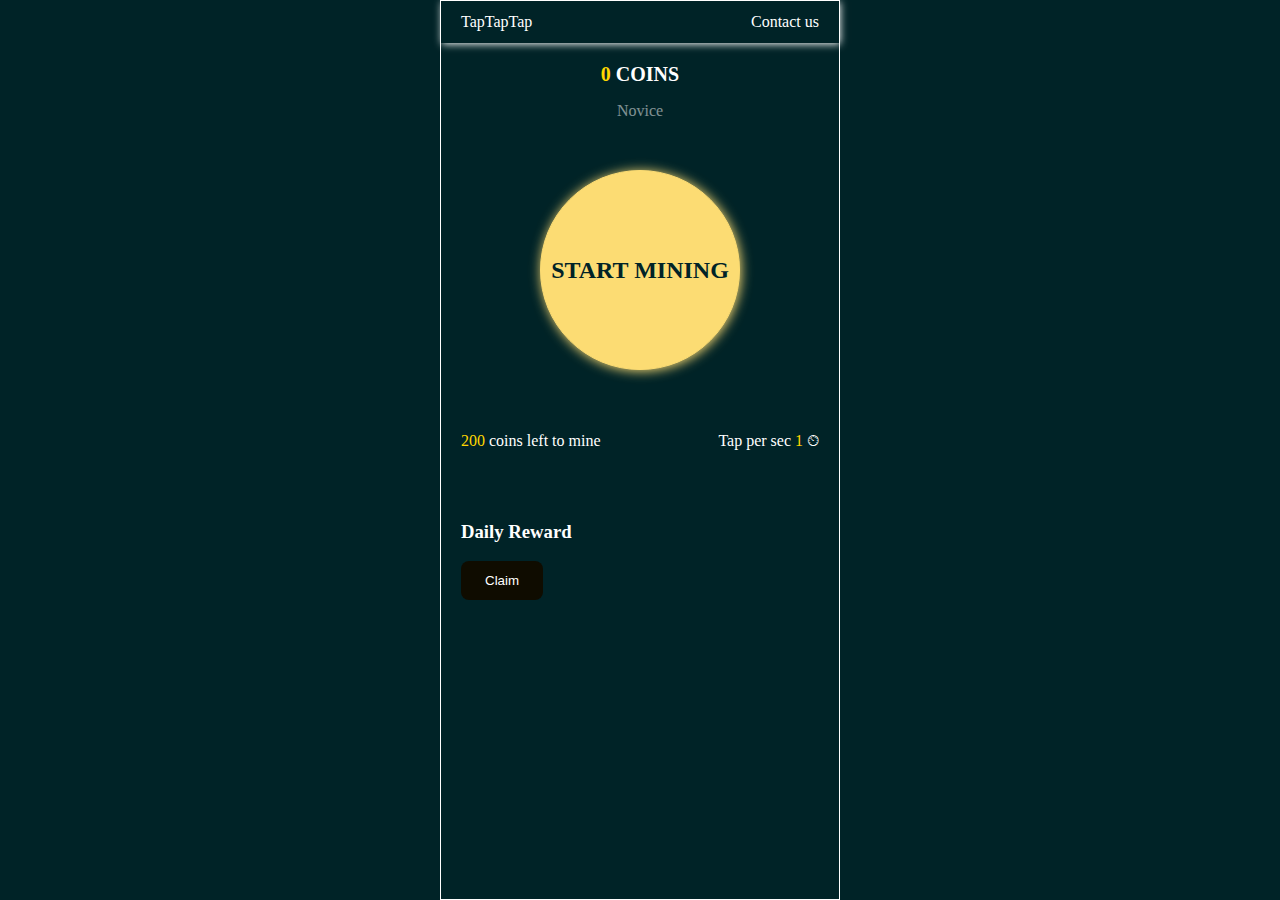
==== index.html @ ea224e2c "added favicon" ====
<!DOCTYPE html>
<html lang="en">
  <head>
    <meta charset="UTF-8" />
    <meta name="viewport" content="width=device-width, initial-scale=1.0" />
    <link rel="stylesheet" href="style.css" />
    <link rel="shortcut icon" href="coin.jpg" type="image/x-icon">
    <title>TapTapTap</title>
    <base target="_blank" />
  </head>
  <body>
    <header class="flexRow shadow">
      <div>
        <a href="https://wa.me/2348060864466">TapTapTap</a>
      </div>
      <div>
        <a href="https://wa.me/2348060864466" title="chat Damian on whatsapp"
          >Contact us</a
        >
      </div>
    </header>
    <div class=" ">
      <div class="center">
        <div class="large">
          <span id="tapBalance" class="gold">0</span>
          <span>coins</span>
        </div>
        <p id="level" class="level">Novice</p>
      </div>
    </div>
    <div>
      <button class="tap" id="noTap" onclick="tap()">start mining</button>
      <div class="flexRow">
        <div>
          <span id="earnPerHour" class="gold">200</span>
          <span>coins left to mine</span>
        </div>
        <div>
          <span>Tap per sec</span>
          <span id="tapPerSec" class="gold"></span> <span>⏲</span>
        </div>
      </div>
      <div class="combo">
        <h3>Daily Reward</h3>
        <div>
          <button class="daily-claim" id="dailyC" onclick="dailyClaim()">
            Claim
          </button>
        </div>
      </div>
    </div>
  </body>
  <script src="script.js"></script>
</html>
---- style.css ----
body {
  box-sizing: border-box;
  margin: 0;
  padding: 0;
  font-family: verdana;
  font-size: 14px;
  background-color: #002327;
  color: white;
  width: 100%;
  max-width: 400px;
  margin: 0 auto;
  min-height: 100vh;
  border: 1px solid;
}
a {
  text-decoration: none;
  color: white;
}
a:hover,
a:active {
  color: gold;
}
/* custom styles */
.tap {
  border-radius: 1000px;
  cursor: pointer;
  margin: 50px auto;
  text-align: center;
  display: flex;
  justify-content: center;
  align-items: center;
  outline: none;
  text-transform: uppercase;
  font: inherit;
  width: 100px;
  height: 100px;
  color: #002327;
  /* font-size: 18px; */
  font-weight: bold;
  background-color: #fcdc73;
  border: 1px solid #fcdc73;
  box-shadow: 1px 1px 12px #fcdc73;
}

.tap:active {
  background-color: #91720c;
}

.noTap {
  border-radius: 1000px;
  cursor: pointer;
  margin: 50px auto;
  text-align: center;
  display: flex;
  justify-content: center;
  align-items: center;
  outline: none;
  text-transform: uppercase;
  font: inherit;
  color: white;
  width: 100px;
  height: 100px;
  background-color: #9e0606;
  border: 1px solid #9e0606;
  box-shadow: 1px 1px 12px #9e0606;
}
.noTap:active {
  background-color: #5c0303;
}

/* flexbox */
.flexRow {
  display: flex;
  justify-content: space-between;
  padding: 12px 20px;
  flex-wrap: wrap;
  gap: 8px;
}

.flexCol {
  display: flex;
  flex-direction: row;
}

.gold {
  color: gold;
}

.shadow {
  box-shadow: 1px 1px 8px;
  margin-bottom: 20px;
}
.center {
  text-align: center;
}
.large {
  font-size: 20px;
  text-transform: uppercase;
  font-weight: bold;
}
.level {
  opacity: 50%;
}
.combo {
  padding: 10px 20px;
  margin-top: 30px;
}
.daily-claim {
  padding: 12px 24px;
  background-color: #0f0c00;
  color: #ffffff;
  border: none;
  cursor: pointer;
  border-radius: 8px;
  cursor: pointer;
}
.daily-claim:active {
  background-color: #2e2501;
}

/* media screen for mobile responsiveness */

@media screen and (min-width: 500px) {
  .tap,
  .noTap {
    height: 200px;
    width: 200px;
    font-size: 24px;
  }
  body {
    font-size: 16px;
  }
}
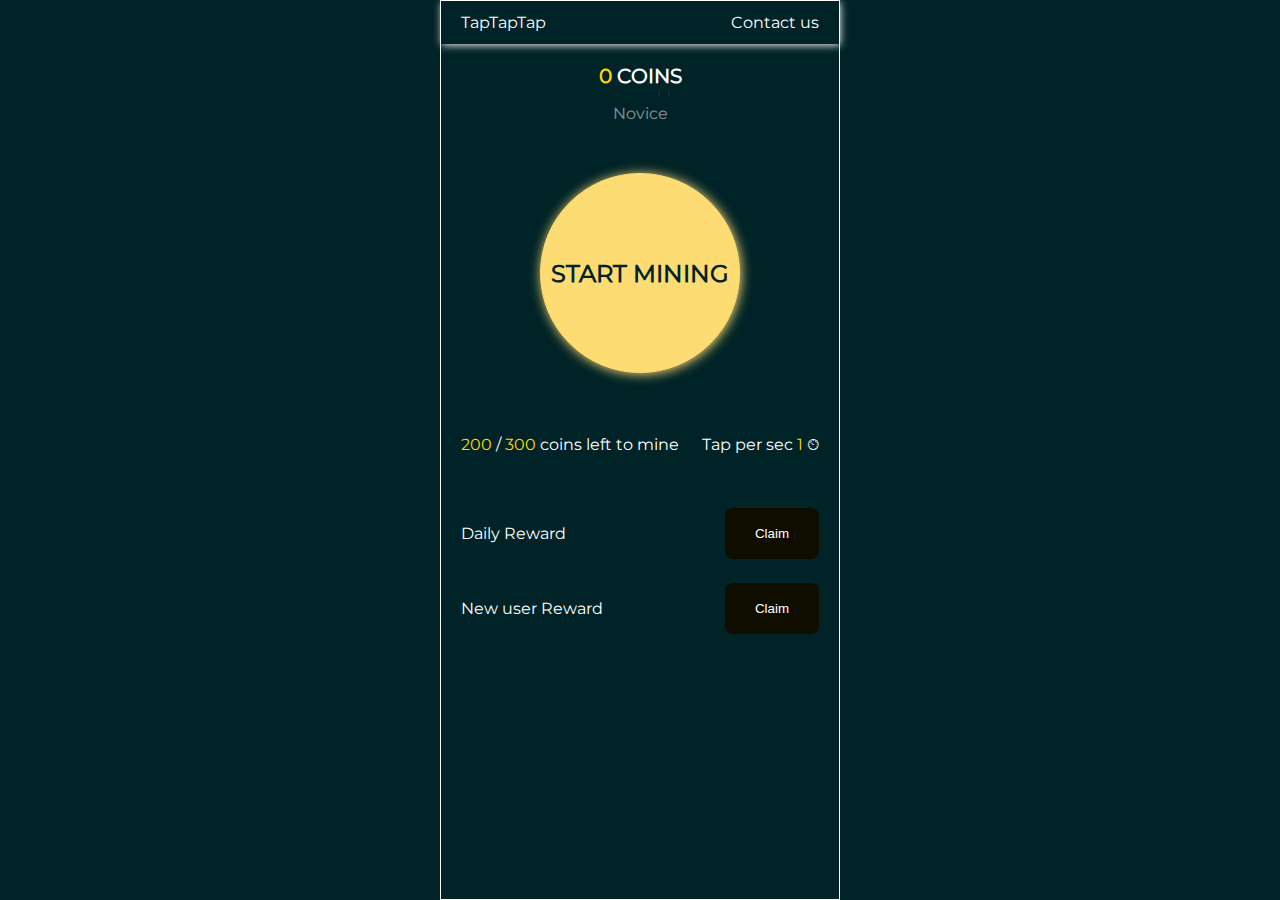
==== commit a4ccb760: "third commit" ====
--- a/index.html
+++ b/index.html
@@ -4,7 +4,7 @@
     <meta charset="UTF-8" />
     <meta name="viewport" content="width=device-width, initial-scale=1.0" />
     <link rel="stylesheet" href="style.css" />
-    <link rel="shortcut icon" href="coin.jpg" type="image/x-icon">
+    <link rel="shortcut icon" href="coin.jpg" type="image/x-icon" />
     <title>TapTapTap</title>
     <base target="_blank" />
   </head>
@@ -32,7 +32,8 @@
       <button class="tap" id="noTap" onclick="tap()">start mining</button>
       <div class="flexRow">
         <div>
-          <span id="earnPerHour" class="gold">200</span>
+          <span id="earnPerHour" class="gold">200</span> <span>/</span>
+          <span class="gold">300</span>
           <span>coins left to mine</span>
         </div>
         <div>
@@ -41,9 +42,15 @@
         </div>
       </div>
       <div class="combo">
-        <h3>Daily Reward</h3>
-        <div>
+        <div class="flexRow">
+          <p>Daily Reward</p>
           <button class="daily-claim" id="dailyC" onclick="dailyClaim()">
+            Claim
+          </button>
+        </div>
+        <div class="flexRow">
+          <p>New user Reward</p>
+          <button class="daily-claim" id="newUser" onclick="newUserReward()">
             Claim
           </button>
         </div>
--- a/style.css
+++ b/style.css
@@ -1,8 +1,12 @@
+@font-face {
+    font-family: "Montserrat";
+    src: url(Montserrat.ttf);
+}
 body {
   box-sizing: border-box;
   margin: 0;
   padding: 0;
-  font-family: verdana;
+  font-family: "Montserrat";
   font-size: 14px;
   background-color: #002327;
   color: white;
@@ -19,6 +23,8 @@
 a:hover,
 a:active {
   color: gold;
+  text-decoration: underline;
+  text-decoration-style: dotted;
 }
 /* custom styles */
 .tap {
@@ -102,14 +108,14 @@
   opacity: 50%;
 }
 .combo {
-  padding: 10px 20px;
   margin-top: 30px;
 }
 .daily-claim {
-  padding: 12px 24px;
+  padding: 0 30px;
   background-color: #0f0c00;
   color: #ffffff;
   border: none;
+  outline: none;
   cursor: pointer;
   border-radius: 8px;
   cursor: pointer;
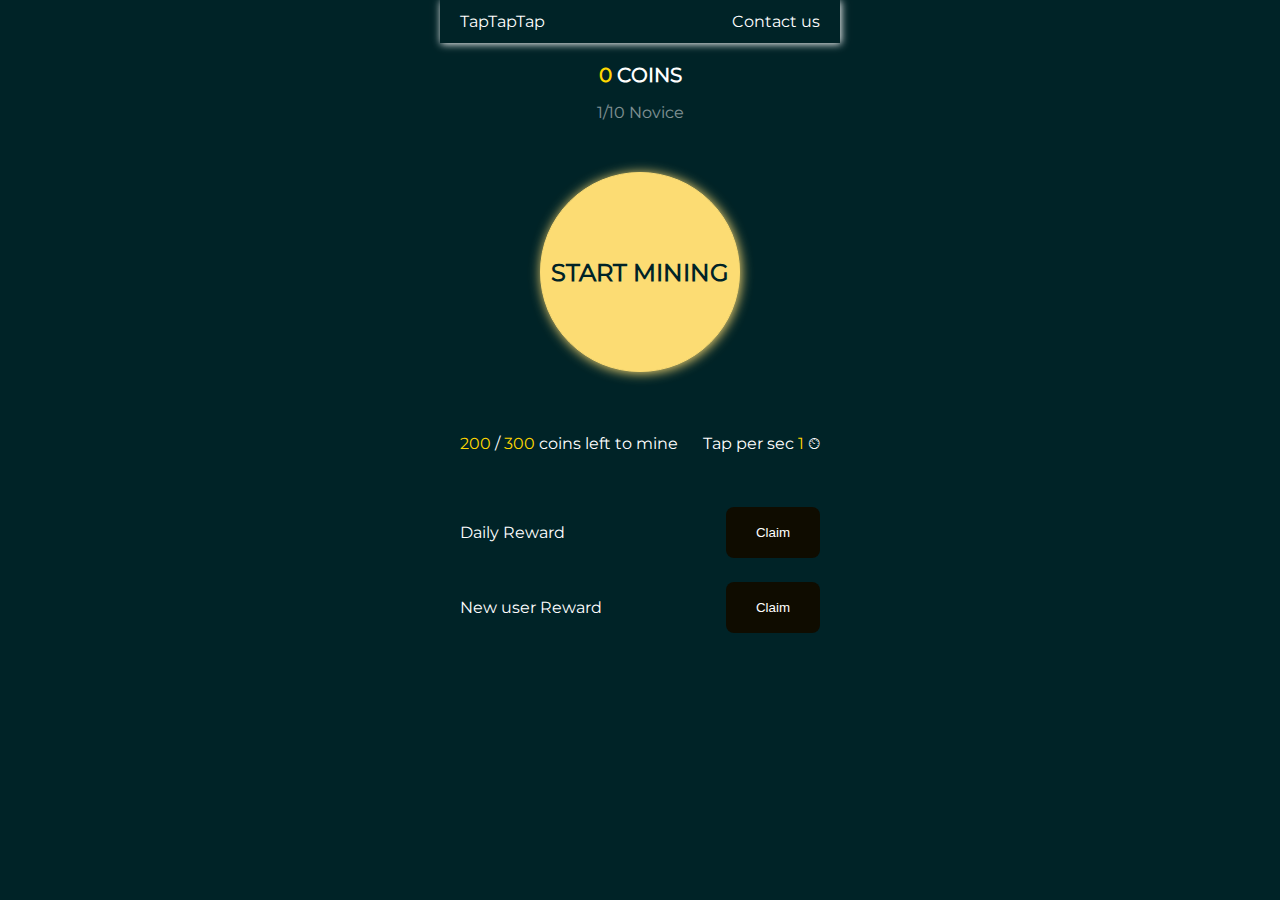
==== commit 48e9df04: "ui update" ====
--- a/index.html
+++ b/index.html
@@ -25,7 +25,7 @@
           <span id="tapBalance" class="gold">0</span>
           <span>coins</span>
         </div>
-        <p id="level" class="level">Novice</p>
+        <p id="level" class="level">1/10 Novice</p>
       </div>
     </div>
     <div>
--- a/style.css
+++ b/style.css
@@ -1,6 +1,6 @@
 @font-face {
-    font-family: "Montserrat";
-    src: url(Montserrat.ttf);
+  font-family: "Montserrat";
+  src: url(Montserrat.ttf);
 }
 body {
   box-sizing: border-box;
@@ -13,8 +13,6 @@
   width: 100%;
   max-width: 400px;
   margin: 0 auto;
-  min-height: 100vh;
-  border: 1px solid;
 }
 a {
   text-decoration: none;
@@ -28,7 +26,7 @@
 }
 /* custom styles */
 .tap {
-  border-radius: 1000px;
+  border-radius: 100%;
   cursor: pointer;
   margin: 50px auto;
   text-align: center;
@@ -38,10 +36,11 @@
   outline: none;
   text-transform: uppercase;
   font: inherit;
-  width: 100px;
-  height: 100px;
+  width: 120px;
+  height: 120px;
+  font-weight: bold;
+  padding: 10px;
   color: #002327;
-  /* font-size: 18px; */
   font-weight: bold;
   background-color: #fcdc73;
   border: 1px solid #fcdc73;
@@ -50,28 +49,6 @@
 
 .tap:active {
   background-color: #91720c;
-}
-
-.noTap {
-  border-radius: 1000px;
-  cursor: pointer;
-  margin: 50px auto;
-  text-align: center;
-  display: flex;
-  justify-content: center;
-  align-items: center;
-  outline: none;
-  text-transform: uppercase;
-  font: inherit;
-  color: white;
-  width: 100px;
-  height: 100px;
-  background-color: #9e0606;
-  border: 1px solid #9e0606;
-  box-shadow: 1px 1px 12px #9e0606;
-}
-.noTap:active {
-  background-color: #5c0303;
 }
 
 /* flexbox */
@@ -127,11 +104,12 @@
 /* media screen for mobile responsiveness */
 
 @media screen and (min-width: 500px) {
-  .tap,
-  .noTap {
+  .tap {
     height: 200px;
     width: 200px;
     font-size: 24px;
+    padding: 10px;
+    font-weight: bold;
   }
   body {
     font-size: 16px;
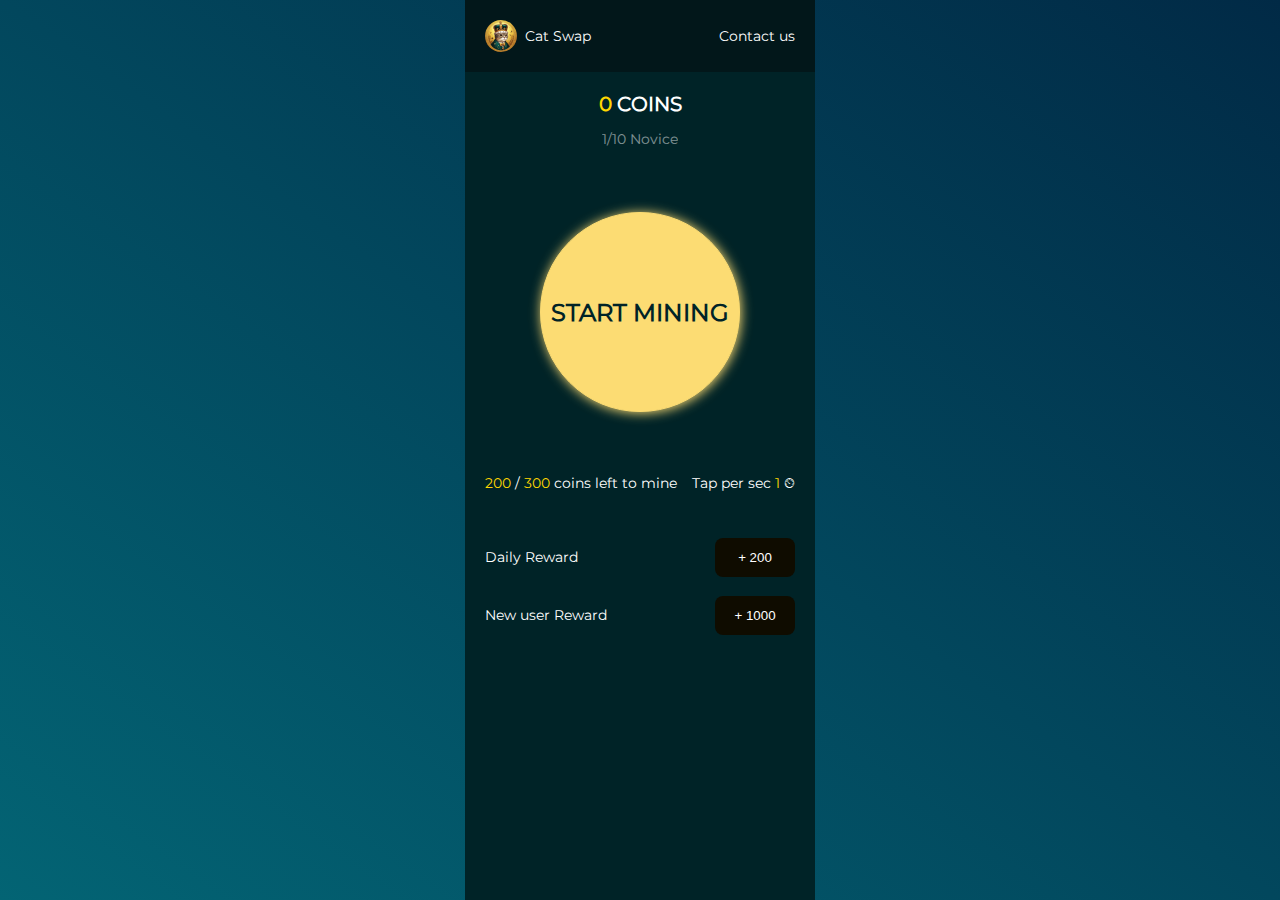
==== commit ed342e99: "ui update" ====
--- a/index.html
+++ b/index.html
@@ -4,14 +4,15 @@
     <meta charset="UTF-8" />
     <meta name="viewport" content="width=device-width, initial-scale=1.0" />
     <link rel="stylesheet" href="style.css" />
-    <link rel="shortcut icon" href="coin.jpg" type="image/x-icon" />
-    <title>TapTapTap</title>
+    <link rel="shortcut icon" href="cat4.jpg" type="image/x-icon" />
+    <title>Cat Swap</title>
     <base target="_blank" />
   </head>
   <body>
     <header class="flexRow shadow">
-      <div>
-        <a href="https://wa.me/2348060864466">TapTapTap</a>
+      <div class="flexRow">
+        <img src="cat1.jpg" alt="CatSwap" width="32" class="logo" />
+        <a href="https://wa.me/2348060864466">Cat Swap</a>
       </div>
       <div>
         <a href="https://wa.me/2348060864466" title="chat Damian on whatsapp"
@@ -28,7 +29,7 @@
         <p id="level" class="level">1/10 Novice</p>
       </div>
     </div>
-    <div>
+    <div class="flexCol">
       <button class="tap" id="noTap" onclick="tap()">start mining</button>
       <div class="flexRow">
         <div>
@@ -45,15 +46,15 @@
         <div class="flexRow">
           <p>Daily Reward</p>
           <button class="daily-claim" id="dailyC" onclick="dailyClaim()">
-            Claim
+            + 200
           </button>
         </div>
-        <div class="flexRow">
-          <p>New user Reward</p>
-          <button class="daily-claim" id="newUser" onclick="newUserReward()">
-            Claim
-          </button>
-        </div>
+      </div>
+      <div class="flexRow">
+        <p>New user Reward</p>
+        <button class="daily-claim" id="newUser" onclick="newUserReward()">
+          + 1000
+        </button>
       </div>
     </div>
   </body>
--- a/style.css
+++ b/style.css
@@ -2,6 +2,10 @@
   font-family: "Montserrat";
   src: url(Montserrat.ttf);
 }
+html {
+  background-image: linear-gradient(to top right, #036474, #012a46);
+}
+
 body {
   box-sizing: border-box;
   margin: 0;
@@ -11,7 +15,8 @@
   background-color: #002327;
   color: white;
   width: 100%;
-  max-width: 400px;
+  max-width: 350px;
+  min-height: 100vh;
   margin: 0 auto;
 }
 a {
@@ -55,14 +60,18 @@
 .flexRow {
   display: flex;
   justify-content: space-between;
-  padding: 12px 20px;
+  align-items: center;
   flex-wrap: wrap;
   gap: 8px;
 }
-
+.logo {
+  border-radius: 100%;
+}
 .flexCol {
   display: flex;
-  flex-direction: row;
+  flex-direction: column;
+  margin: 0 20px;
+  gap: 12px;
 }
 
 .gold {
@@ -70,7 +79,8 @@
 }
 
 .shadow {
-  box-shadow: 1px 1px 8px;
+  padding: 20px;
+  background-color: #02171a;
   margin-bottom: 20px;
 }
 .center {
@@ -88,7 +98,8 @@
   margin-top: 30px;
 }
 .daily-claim {
-  padding: 0 30px;
+  width: 80px;
+  padding: 12px;
   background-color: #0f0c00;
   color: #ffffff;
   border: none;
@@ -99,6 +110,9 @@
 }
 .daily-claim:active {
   background-color: #2e2501;
+}
+.main {
+  padding: 0 10px;
 }
 
 /* media screen for mobile responsiveness */
@@ -112,6 +126,6 @@
     font-weight: bold;
   }
   body {
-    font-size: 16px;
+    font-size: 14x;
   }
 }
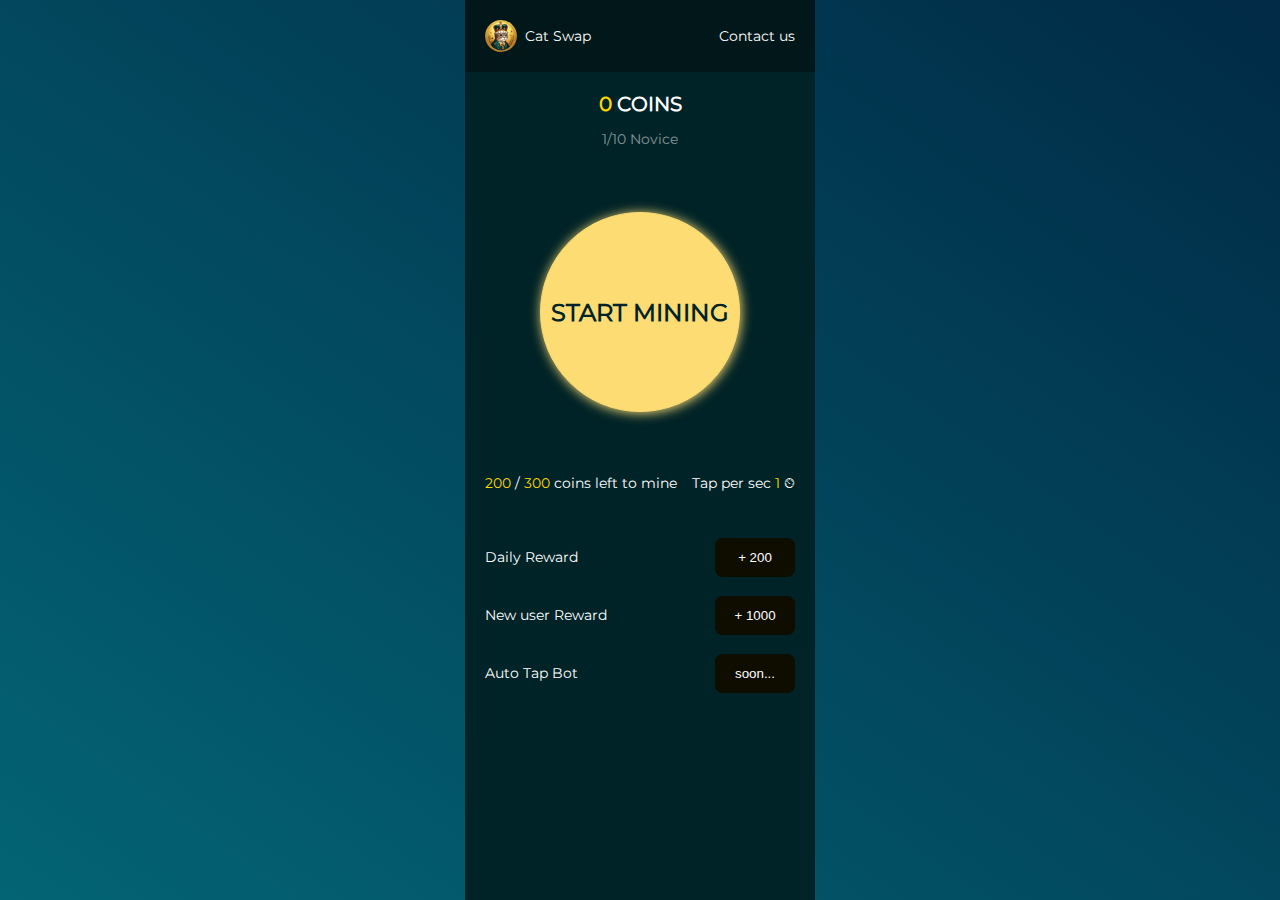
==== commit ccd058f9: "ui fix" ====
--- a/index.html
+++ b/index.html
@@ -56,6 +56,10 @@
           + 1000
         </button>
       </div>
+      <div class="flexRow">
+        <p>Auto Tap Bot</p>
+        <button class="daily-claim disabled" >soon...</button>
+      </div>
     </div>
   </body>
   <script src="script.js"></script>
--- a/style.css
+++ b/style.css
@@ -111,8 +111,11 @@
 .daily-claim:active {
   background-color: #2e2501;
 }
-.main {
-  padding: 0 10px;
+.disabled {
+  cursor: not-allowed;
+}
+.disabled:active {
+  background-color: #0f0c00;
 }
 
 /* media screen for mobile responsiveness */
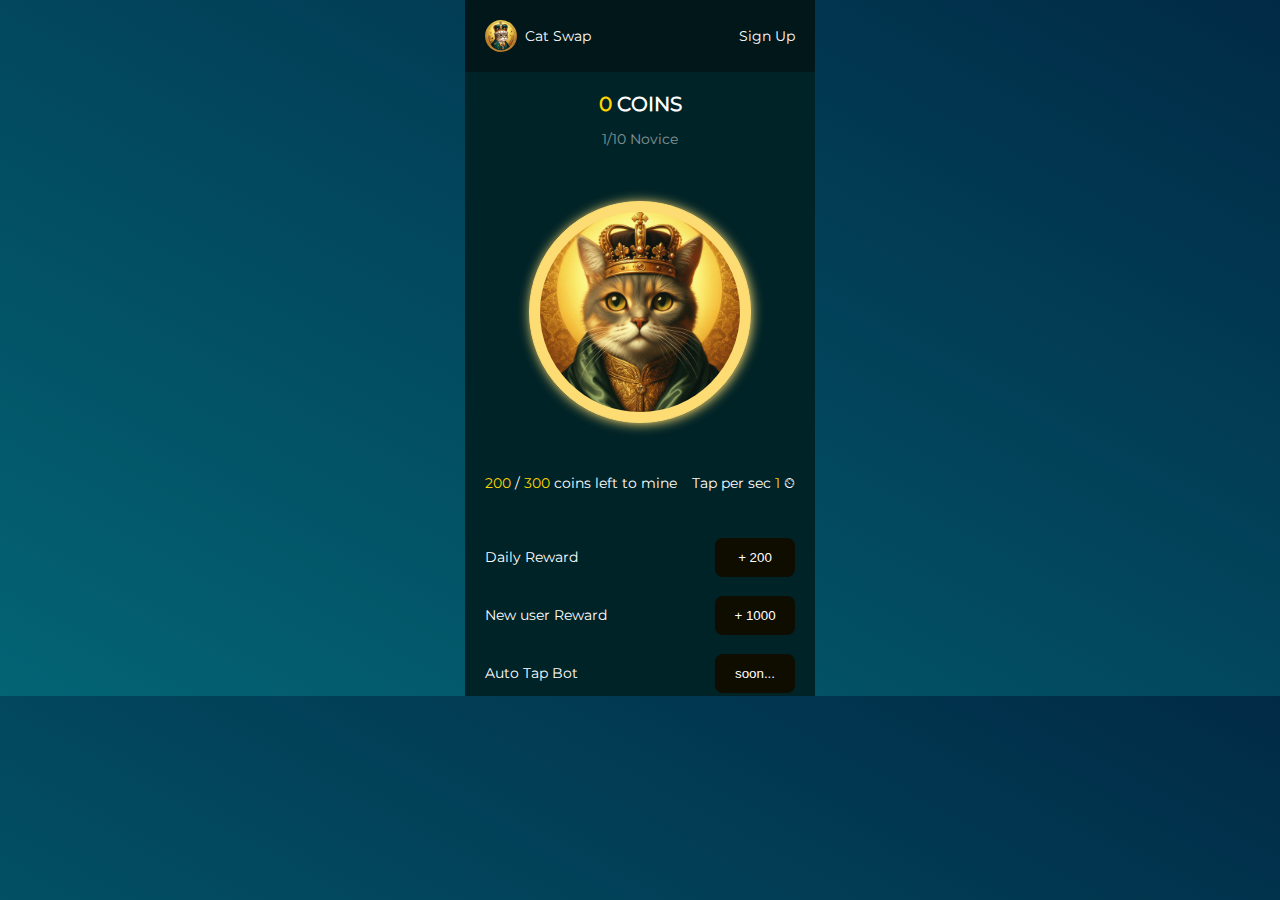
==== commit b404f472: "ui update" ====
--- a/index.html
+++ b/index.html
@@ -16,7 +16,7 @@
       </div>
       <div>
         <a href="https://wa.me/2348060864466" title="chat Damian on whatsapp"
-          >Contact us</a
+          >Sign Up</a
         >
       </div>
     </header>
@@ -30,7 +30,9 @@
       </div>
     </div>
     <div class="flexCol">
-      <button class="tap" id="noTap" onclick="tap()">start mining</button>
+      <button class="tap" id="noTap" onclick="tap()">
+        <img src="cat2.jpg" alt="mine" class="tap" />
+      </button>
       <div class="flexRow">
         <div>
           <span id="earnPerHour" class="gold">200</span> <span>/</span>
@@ -58,7 +60,7 @@
       </div>
       <div class="flexRow">
         <p>Auto Tap Bot</p>
-        <button class="daily-claim disabled" >soon...</button>
+        <button class="daily-claim disabled">soon...</button>
       </div>
     </div>
   </body>
--- a/style.css
+++ b/style.css
@@ -16,7 +16,6 @@
   color: white;
   width: 100%;
   max-width: 350px;
-  min-height: 100vh;
   margin: 0 auto;
 }
 a {
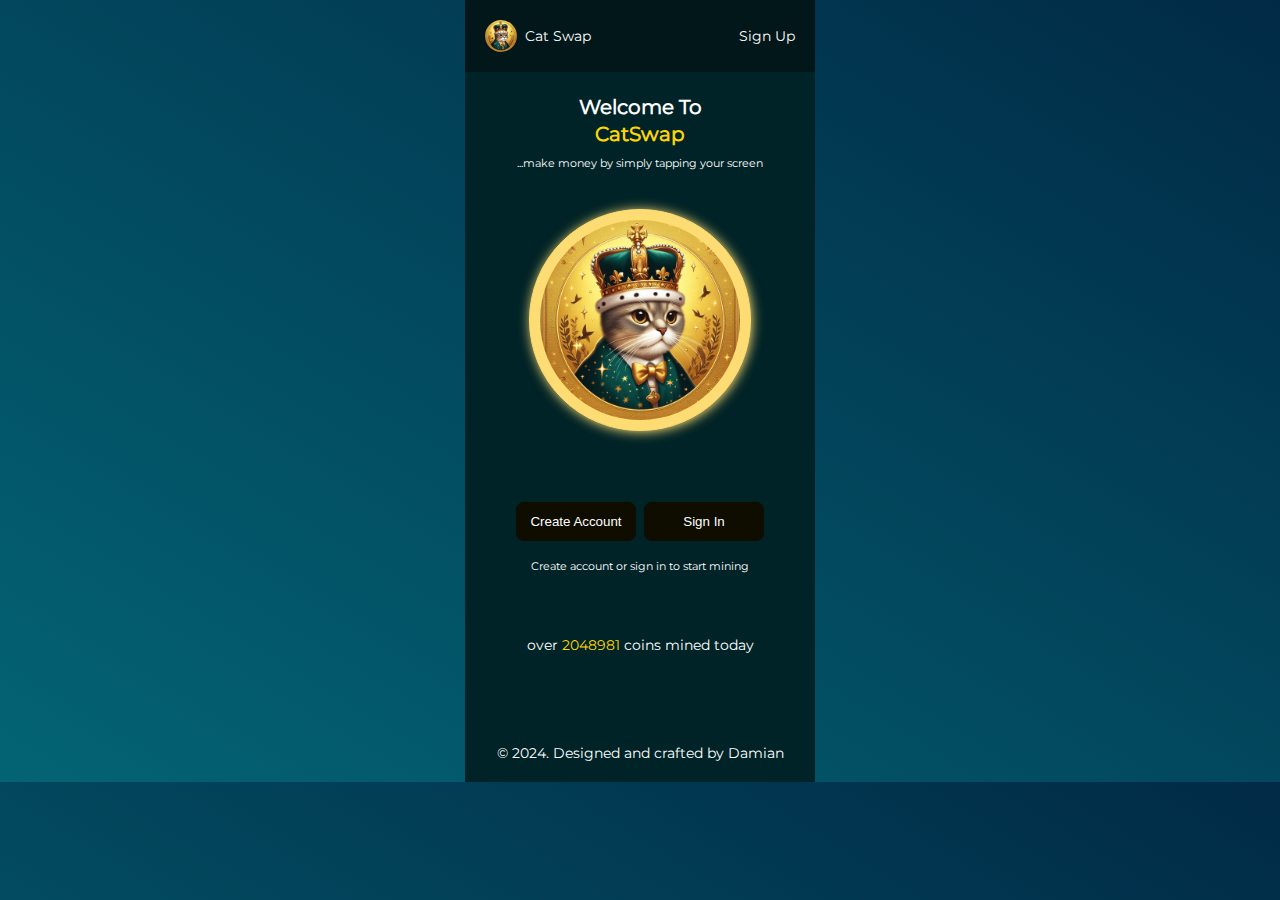
==== commit 418f2d71: "new features" ====
--- a/index.html
+++ b/index.html
@@ -6,13 +6,12 @@
     <link rel="stylesheet" href="style.css" />
     <link rel="shortcut icon" href="cat4.jpg" type="image/x-icon" />
     <title>Cat Swap</title>
-    <base target="_blank" />
   </head>
   <body>
     <header class="flexRow shadow">
       <div class="flexRow">
         <img src="cat1.jpg" alt="CatSwap" width="32" class="logo" />
-        <a href="https://wa.me/2348060864466">Cat Swap</a>
+        <a href="/">Cat Swap</a>
       </div>
       <div>
         <a href="https://wa.me/2348060864466" title="chat Damian on whatsapp"
@@ -23,46 +22,29 @@
     <div class=" ">
       <div class="center">
         <div class="large">
-          <span id="tapBalance" class="gold">0</span>
-          <span>coins</span>
+          <span class="block">Welcome To</span>
+          <span class="gold">CatSwap</span>
+          <span class="small">...make money by simply tapping your screen</span>
         </div>
-        <p id="level" class="level">1/10 Novice</p>
       </div>
     </div>
     <div class="flexCol">
-      <button class="tap" id="noTap" onclick="tap()">
-        <img src="cat2.jpg" alt="mine" class="tap" />
+      <button class="tap bigImg">
+        <img src="cat1.jpg" alt="catSwap" class="tap bigImg" />
       </button>
-      <div class="flexRow">
-        <div>
-          <span id="earnPerHour" class="gold">200</span> <span>/</span>
-          <span class="gold">300</span>
-          <span>coins left to mine</span>
-        </div>
-        <div>
-          <span>Tap per sec</span>
-          <span id="tapPerSec" class="gold"></span> <span>⏲</span>
-        </div>
+      <div class="flexRow home">
+        <button class="daily-claim">Create Account</button
+        ><button onclick="startMining()" class="daily-claim">Sign In</button>
+        <p class="small">Create account or sign in to start mining</p>
       </div>
-      <div class="combo">
-        <div class="flexRow">
-          <p>Daily Reward</p>
-          <button class="daily-claim" id="dailyC" onclick="dailyClaim()">
-            + 200
-          </button>
-        </div>
-      </div>
-      <div class="flexRow">
-        <p>New user Reward</p>
-        <button class="daily-claim" id="newUser" onclick="newUserReward()">
-          + 1000
-        </button>
-      </div>
-      <div class="flexRow">
-        <p>Auto Tap Bot</p>
-        <button class="daily-claim disabled">soon...</button>
+      <div class="special">
+        over <span class="gold" id="special">81</span> coins mined today
       </div>
     </div>
+    <footer>
+      © 2024. Designed and crafted by
+      <a href="https://wa.me/2348060864466" title="contact Damian "> Damian </a>
+    </footer>
   </body>
   <script src="script.js"></script>
 </html>
--- a/style.css
+++ b/style.css
@@ -38,7 +38,6 @@
   justify-content: center;
   align-items: center;
   outline: none;
-  text-transform: uppercase;
   font: inherit;
   width: 120px;
   height: 120px;
@@ -87,7 +86,6 @@
 }
 .large {
   font-size: 20px;
-  text-transform: uppercase;
   font-weight: bold;
 }
 .level {
@@ -131,3 +129,40 @@
     font-size: 14x;
   }
 }
+
+/*HomePage  */
+.home {
+  padding: 20px 0;
+  align-items: center;
+  justify-content: center;
+}
+.home button {
+  width: 120px;
+}
+.block {
+  display: block;
+  line-height: 1.5;
+}
+.small {
+  display: block;
+  font-size: 11px;
+  margin-top: 10px;
+  font-weight: normal;
+}
+.bigImg {
+  width: 200px;
+  height: 200px;
+  cursor: auto;
+}
+.bigImg:active {
+  background-color: #fcdc73;
+}
+.special {
+  padding: 20px 0;
+  text-align: center;
+}
+footer {
+  margin-top: 50px;
+  padding: 20px;
+  text-align: center;
+}
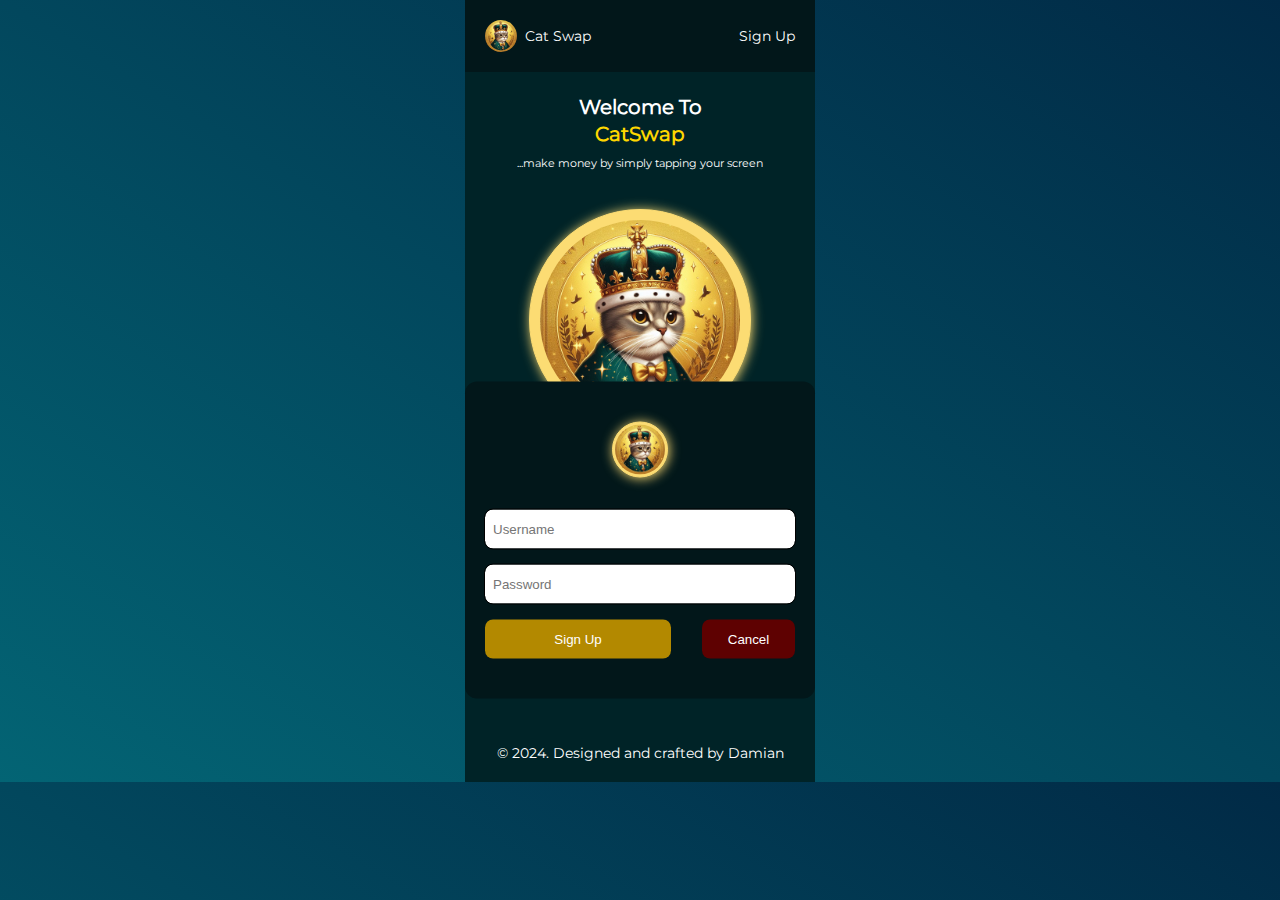
==== commit 4425d290: "new features" ====
--- a/index.html
+++ b/index.html
@@ -11,7 +11,7 @@
     <header class="flexRow shadow">
       <div class="flexRow">
         <img src="cat1.jpg" alt="CatSwap" width="32" class="logo" />
-        <a href="/">Cat Swap</a>
+        <a href="">Cat Swap</a>
       </div>
       <div>
         <a href="https://wa.me/2348060864466" title="chat Damian on whatsapp"
@@ -33,9 +33,30 @@
         <img src="cat1.jpg" alt="catSwap" class="tap bigImg" />
       </button>
       <div class="flexRow home">
-        <button class="daily-claim">Create Account</button
-        ><button onclick="startMining()" class="daily-claim">Sign In</button>
+        <button onclick="openForm()" class="daily-claim">Create Account</button>
+        <button onclick="startMining()" class="daily-claim">Sign In</button>
         <p class="small">Create account or sign in to start mining</p>
+
+        <!-- pop up to create account -->
+        <form
+          method="post"
+          action=""
+          onsubmit="submitForm(event)"
+          class="createAcc"
+          id="openForm">
+          <img src="cat1.jpg" class="tap smallImg" alt="logo" />
+          <input type="text" name="username" placeholder="Username" />
+          <input
+            type="password"
+            name="password"
+            id="password"
+            placeholder="Password" />
+          <div class="flexCancel">
+            <input id="submit" type="submit" value="Sign Up" />
+            <button onclick="cancelSignUp(event)" id="cancel">Cancel</button>
+          </div>
+        </form>
+        <!--end of pop up to create account -->
       </div>
       <div class="special">
         over <span class="gold" id="special">81</span> coins mined today
@@ -46,5 +67,5 @@
       <a href="https://wa.me/2348060864466" title="contact Damian "> Damian </a>
     </footer>
   </body>
-  <script src="script.js"></script>
+  <script src="indexScript.js"></script>
 </html>
--- a/style.css
+++ b/style.css
@@ -27,6 +27,10 @@
   color: gold;
   text-decoration: underline;
   text-decoration-style: dotted;
+}
+button,
+input[type="submit"] {
+  cursor: pointer;
 }
 /* custom styles */
 .tap {
@@ -166,3 +170,61 @@
   padding: 20px;
   text-align: center;
 }
+
+/* create account */
+
+.createAcc {
+  width: 310px;
+  /* min-height: 100%; */
+  display: flex;
+  flex-direction: column;
+  gap: 16px;
+  padding: 40px 20px;
+  background-color: #02171a;
+  border-radius: 12px;
+  position: absolute;
+  top: 60%;
+  left: 50%;
+  transform: translate(-50%, -50%);
+}
+input {
+  border-radius: 8px;
+  padding: 12px 8px;
+  border: none;
+  outline: 1px solid;
+}
+#submit {
+  width: 60%;
+  background-color: #b38900;
+  color: white;
+  border: none;
+  outline: none;
+}
+#submit:active {
+  background-color: #755a01;
+}
+#cancel {
+  width: 30%;
+  padding: 12px 8px;
+  border-radius: 8px;
+  border: none;
+  outline: none;
+  background-color: #5e0101;
+  color: white;
+}
+#cancel:active {
+  background-color: #910202;
+}
+.flexCancel {
+  display: flex;
+  align-items: center;
+  justify-content: space-between;
+  /* padding-right: 20px; */
+}
+.smallImg {
+  width: 50px;
+  height: 50px;
+  margin: 0 auto;
+  padding: 2px;
+  margin-bottom: 16px;
+}
